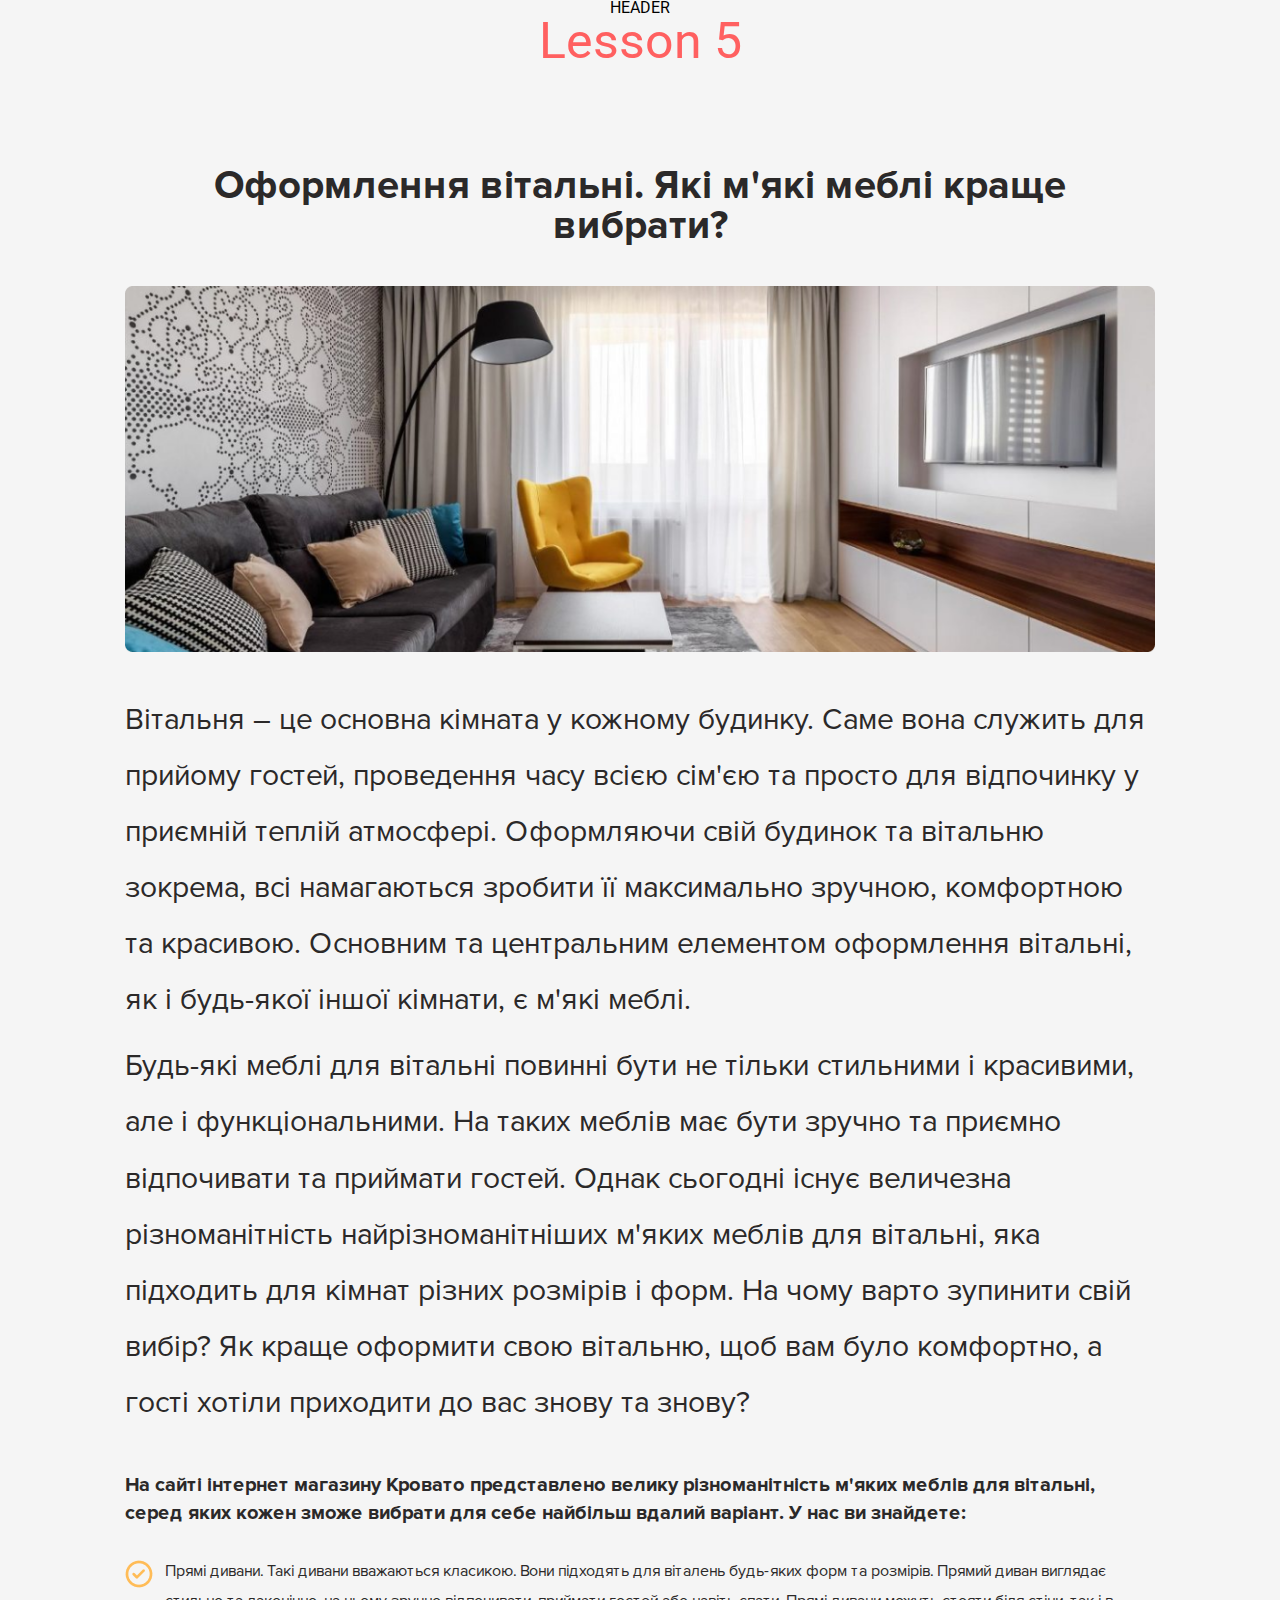
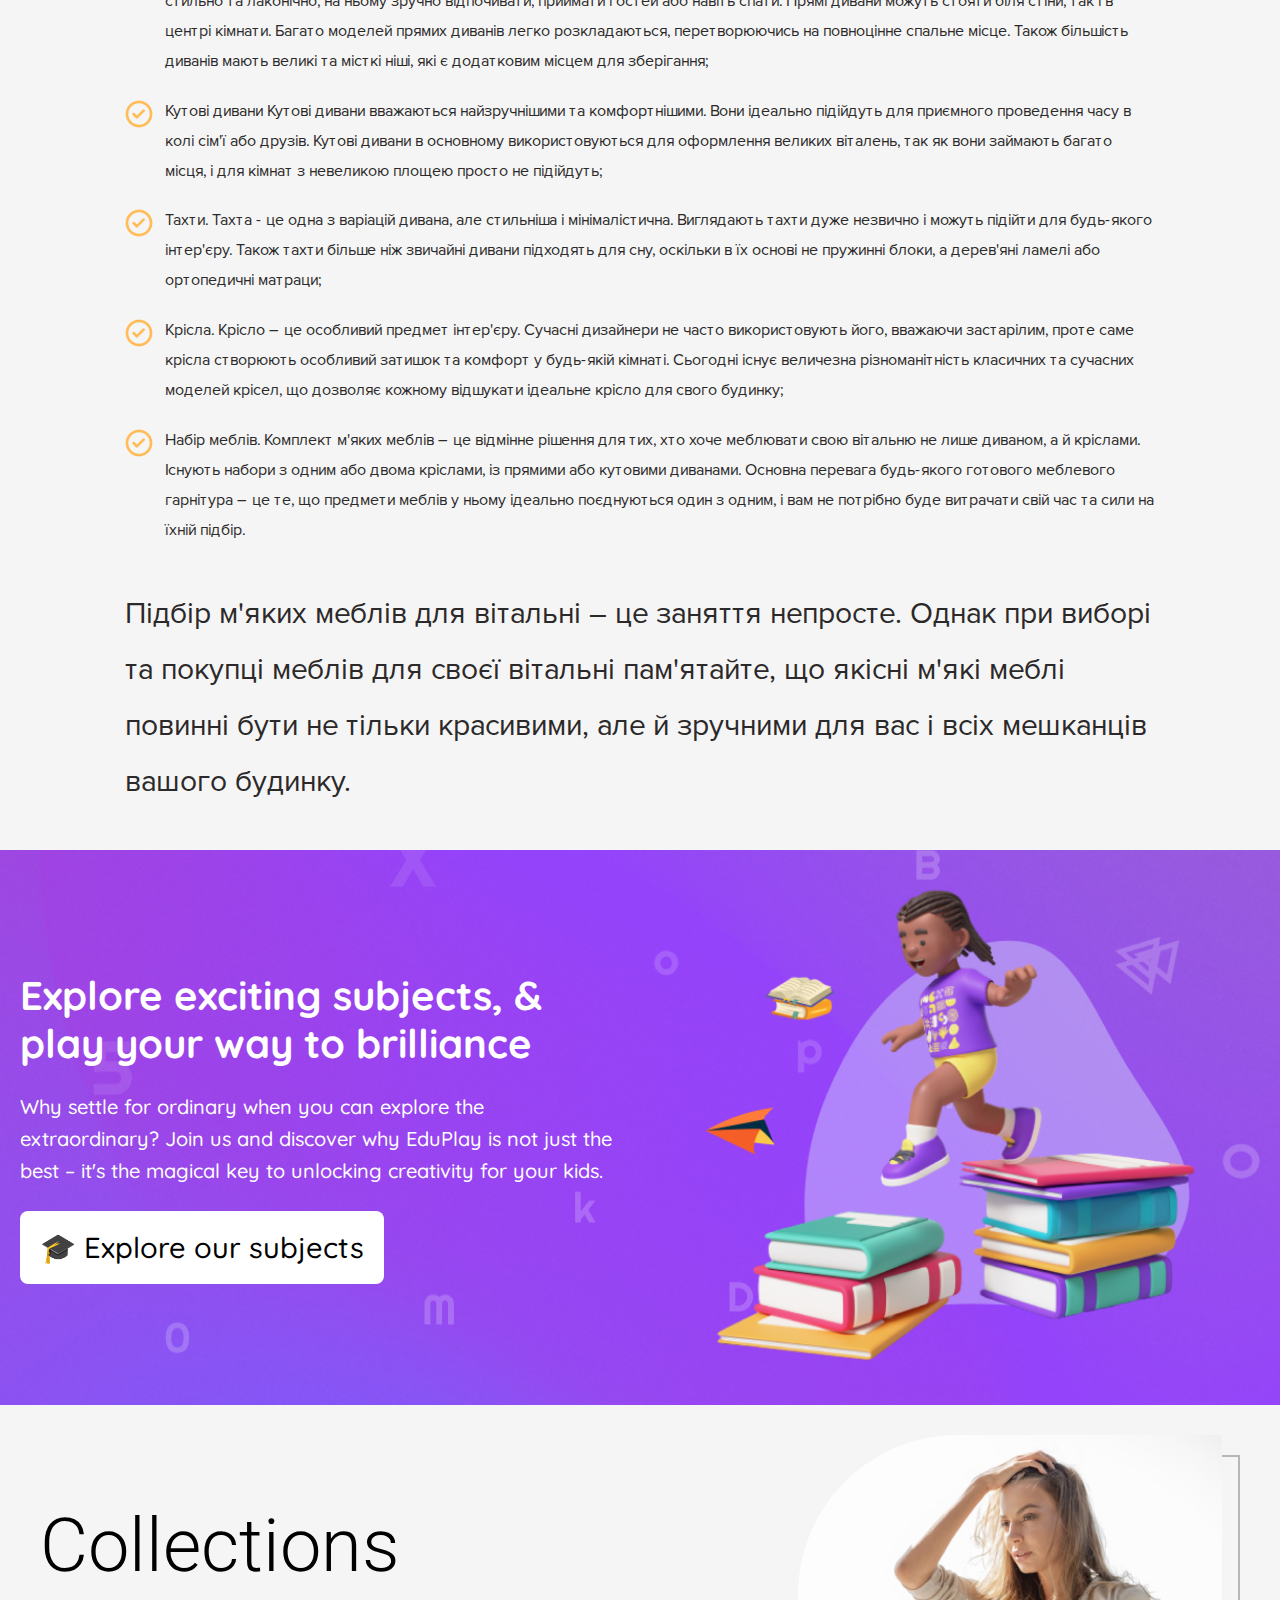
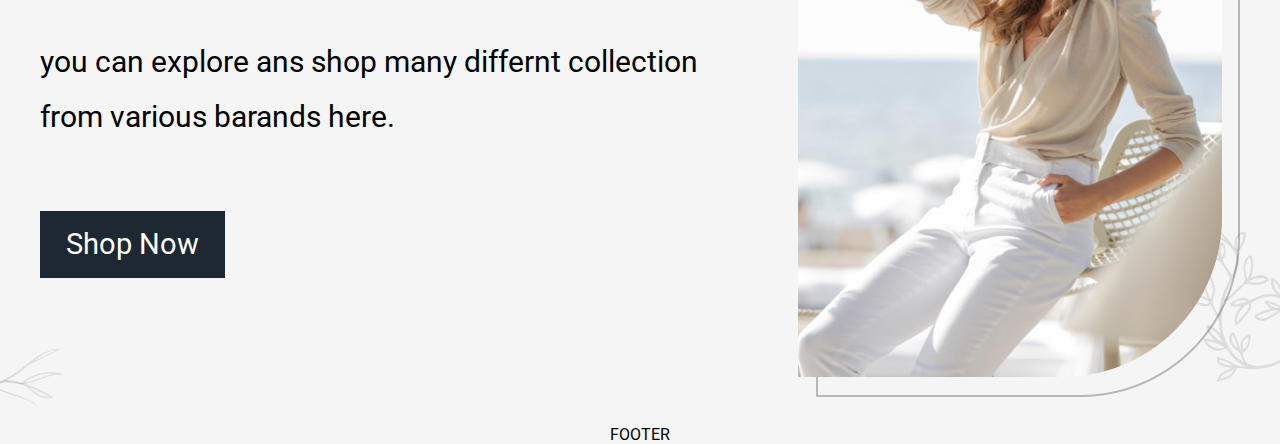
==== lesson_6/index.html @ d2b657cf "Add files via upload" ====
<!DOCTYPE html>
<html lang="zxx">

<head>
  <meta charset="UTF-8">
  <meta name="viewport" content="width=device-width, initial-scale=1.0">
  <link rel="stylesheet" href="css/style.css">
  <title>Lesson 5</title>
</head>

<body>
  <header id="header" class="header"> HEADER</header>
  <main class="page">
    <h1 class="title">Lesson 5</h1>

    <section class="hall">
      <div class="hall-container">
        <h2 class="sub-title">
          Оформлення вітальні. Які м'які меблі краще вибрати?
        </h2>
        <div class="image"><img src="img/hall/img-1.png" alt="hall"></div>
        <div class="text">
          <p>
            Вітальня – це основна кімната у кожному будинку. Саме вона служить для прийому гостей, проведення часу
            всією сім'єю та просто для відпочинку у приємній теплій атмосфері. Оформляючи свій будинок та вітальню
            зокрема, всі намагаються зробити її максимально зручною, комфортною та красивою. Основним та центральним
            елементом оформлення вітальні, як і будь-якої іншої кімнати, є м'які меблі.
          </p>
          <p>
            Будь-які меблі для вітальні повинні бути не тільки стильними і красивими, але і функціональними. На таких
            меблів має бути зручно та приємно відпочивати та приймати гостей. Однак сьогодні існує величезна
            різноманітність найрізноманітніших м'яких меблів для вітальні, яка підходить для кімнат різних розмірів і
            форм. На чому варто зупинити свій вибір? Як краще оформити свою вітальню, щоб вам було комфортно, а гості
            хотіли приходити до вас знову та знову?
          </p>
        </div>
        <h3 class="sub-sub-title">
          На сайті інтернет магазину Кровато представлено велику різноманітність м'яких меблів для вітальні, серед яких
          кожен зможе вибрати для себе найбільш вдалий варіант. У нас ви знайдете:
        </h3>
        <ul class="list">
          <li class="item">
            <p>Прямі дивани. Такі дивани вважаються класикою. Вони підходять для віталень будь-яких форм та розмірів.
              Прямий диван виглядає стильно та лаконічно, на ньому зручно відпочивати, приймати гостей або навіть спати.
              Прямі дивани можуть стояти біля стіни, так і в центрі кімнати. Багато моделей прямих диванів легко
              розкладаються, перетворюючись на повноцінне спальне місце. Також більшість диванів мають великі та місткі
              ніші, які є додатковим місцем для зберігання;</p>
          </li>
          <li class="item">
            <p>Кутові дивани Кутові дивани вважаються найзручнішими та комфортнішими. Вони ідеально підійдуть для
              приємного проведення часу в колі сім'ї або друзів. Кутові дивани в основному використовуються для
              оформлення великих віталень, так як вони займають багато місця, і для кімнат з невеликою площею просто не
              підійдуть;</p>
          </li>
          <li class="item">
            <p>Тахти. Тахта - це одна з варіацій дивана, але стильніша і мінімалістична. Виглядають тахти дуже незвично
              і можуть підійти для будь-якого інтер'єру. Також тахти більше ніж звичайні дивани підходять для сну,
              оскільки в їх основі не пружинні блоки, а дерев'яні ламелі або ортопедичні матраци;</p>
          </li>
          <li class="item">
            <p>Крісла. Крісло – це особливий предмет інтер'єру. Сучасні дизайнери не часто використовують його, вважаючи
              застарілим, проте саме крісла створюють особливий затишок та комфорт у будь-якій кімнаті. Сьогодні існує
              величезна різноманітність класичних та сучасних моделей крісел, що дозволяє кожному відшукати ідеальне
              крісло для свого будинку;</p>
          </li>
          <li class="item">
            <p>Набір меблів. Комплект м'яких меблів – це відмінне рішення для тих, хто хоче меблювати свою вітальню не
              лише диваном, а й кріслами. Існують набори з одним або двома кріслами, із прямими або кутовими диванами.
              Основна перевага будь-якого готового меблевого гарнітура – це те, що предмети меблів у ньому ідеально
              поєднуються один з одним, і вам не потрібно буде витрачати свій час та сили на їхній підбір.</p>
          </li>
        </ul>
        <div class="text">
          <p>
            Підбір м'яких меблів для вітальні – це заняття непросте. Однак при виборі та покупці меблів для своєї
            вітальні пам'ятайте, що якісні м'які меблі повинні бути не тільки красивими, але й зручними для вас і всіх
            мешканців вашого будинку.
          </p>
        </div>
      </div>
    </section>
    <section class="eduplay">
      <div class="eduplay-container">
        <div class="eduplay-content">
          <h2 class="sub-title">
            Explore exciting subjects, & play your way to brilliance
          </h2>
          <div class="text">
            <p>
              Why settle for ordinary when you can explore the extraordinary? Join us and discover why EduPlay is not just
              the best – it's the magical key to unlocking creativity for your kids.
            </p>
          </div>
          <a href="#" class="button">
            🎓 Explore our subjects
          </a>
        </div>
      </div>
    </section>
    <section class="ecommerce">
      <div class="ecommerce-container">
        <div class="ecommerce-content">
          <h2 class="sub-title">
            Collections
          </h2>
          <div class="text">
            <p>
              you can explore ans shop many differnt collection
              from various barands here.
            </p>
          </div>
          <a href="#" class="button">
            Shop Now
          </a>
        </div>
        <div class="ecommerce-image">
          <img src="img/ecommarce/ecommarce.png" alt="Model Woman">
        </div>
      </div>
    </section>
  </main>
  <footer id="footer" class="footer"> FOOTER</footer>
</body>

</html>
---- lesson_6/css/style.css ----
/* //////////////////////////////////////// ШРИФТИ /////////////////////////////////////////////// */
@import url("fonts.css");



/* //////////////////////////////////////// ОБНУЛЕННЯ /////////////////////////////////////////////// */
@import url("reset.css");



body{
    font-family: Roboto, sans-serif;
    background-color: #f5f5f5;
}
header, footer{
  text-align: center;
}
.title {
  font-size: 50px;
  color: #ff6060;
  text-align: center;
  margin-bottom: 100px;
}
.image img{
  max-width: 100%;
}

/* //////////////////////////////////////// FOLLOW BLOCK /////////////////////////////////////////////// */
.hall{
  font-family: 'Proxima Nova Rg';
  color: #2b2929;
}
.hall-container{
  max-width: 1050px;
  padding: 0 10px;
  margin: 0 auto;
}
.hall .sub-title{
  font-size: 40px;
  text-align: center;
  margin-bottom: 40px;
  font-weight: 700;
}
.hall .image{
  text-align: center;
  margin-bottom: 40px;
}

.hall .text{
  line-height: 187.5%; /* 30/16 */
  margin-bottom: 40px;
}
.hall .text p{
  margin-bottom: 10px;
}
.sub-sub-title {
  font-size: 20px;
  line-height: 140%; /* 28/20 */
  margin-bottom: 30px;
  font-weight: 700;
}
.list {
  margin-bottom: 40px;
}
.item {
  line-height: 187.5%; /* 30/16 */
  margin-bottom: 20px;
  padding-left: 40px;
  min-height: 32px;
  background: url("../img/hall/check-list.png") 0 3px no-repeat;

}


/* //////////////////////////////////////// EDUPLAY BLOCK /////////////////////////////////////////////// */

.eduplay {
  font-family: Quicksand, sans-serif;
  background: url("../img/eduplay/alphabet.png") center no-repeat, #914CFF url("../img/eduplay/holographic.png") 0 0 / cover no-repeat;
  color: #fff;
 
}
.eduplay-container {
  max-width: 1240px;
  padding: 121px 0px;
  margin: 0 auto;
  background: url("../img/eduplay/kid.png") right / contain no-repeat;
}
.eduplay-content {
  max-width: 600px;
}
.eduplay .sub-title {
  font-size: 40px;
  font-weight: 700;
  margin-bottom: 24px;
  line-height: 120%; /* 48/40 */
}
.eduplay .text {
  font-size: 20px;
  font-weight: 500;
  margin-bottom: 24px;
  line-height: 160%; /* 32/20 */
}
.eduplay .button {
  background-color: #fff;
  font-weight: 500;
  padding: 14px 20px;
  border-radius: 8px;
  line-height: 156.25%; /* 25/16 */
  color: #000;
}

/* //////////////////////////////////////// ECOMMERCE BLOCK /////////////////////////////////////////////// */


.ecommerce {
  font-family: Roboto, sans-serif;
  background-color: #E3E3E3;
  background: url("../img/ecommarce/pattern.png") bottom / contain no-repeat;
  padding: 30px;
}
.ecommerce-container {
  max-width: 1226px;
  margin: 0 auto;
  overflow: hidden;
  vertical-align: top;
  font-size: 0;
}
.ecommerce-content {
  width: 55.954323%; /* 686/1226 */
  display: inline-block;
  vertical-align: top;
  padding: 74px 10px;
}
.sub-title {
  font-size: 74px;
  font-weight: 300;
  margin-bottom: 52px;
}
.text {
  font-size: 30px;
  font-weight: 400;
  line-height: 183.333333%; /* 55/30 */
  margin-bottom: 66px;
}
.button {
  color: #fff;
  font-size: 29px;
 
  background-color: #1e2832;
  padding: 19px 26px;
}

.ecommerce-image{
  display: inline-block;
  width: 44.045677%;
  text-align: right;
  padding: 0 10px;
}
.ecommerce-image img{
  max-width: 100%;
}
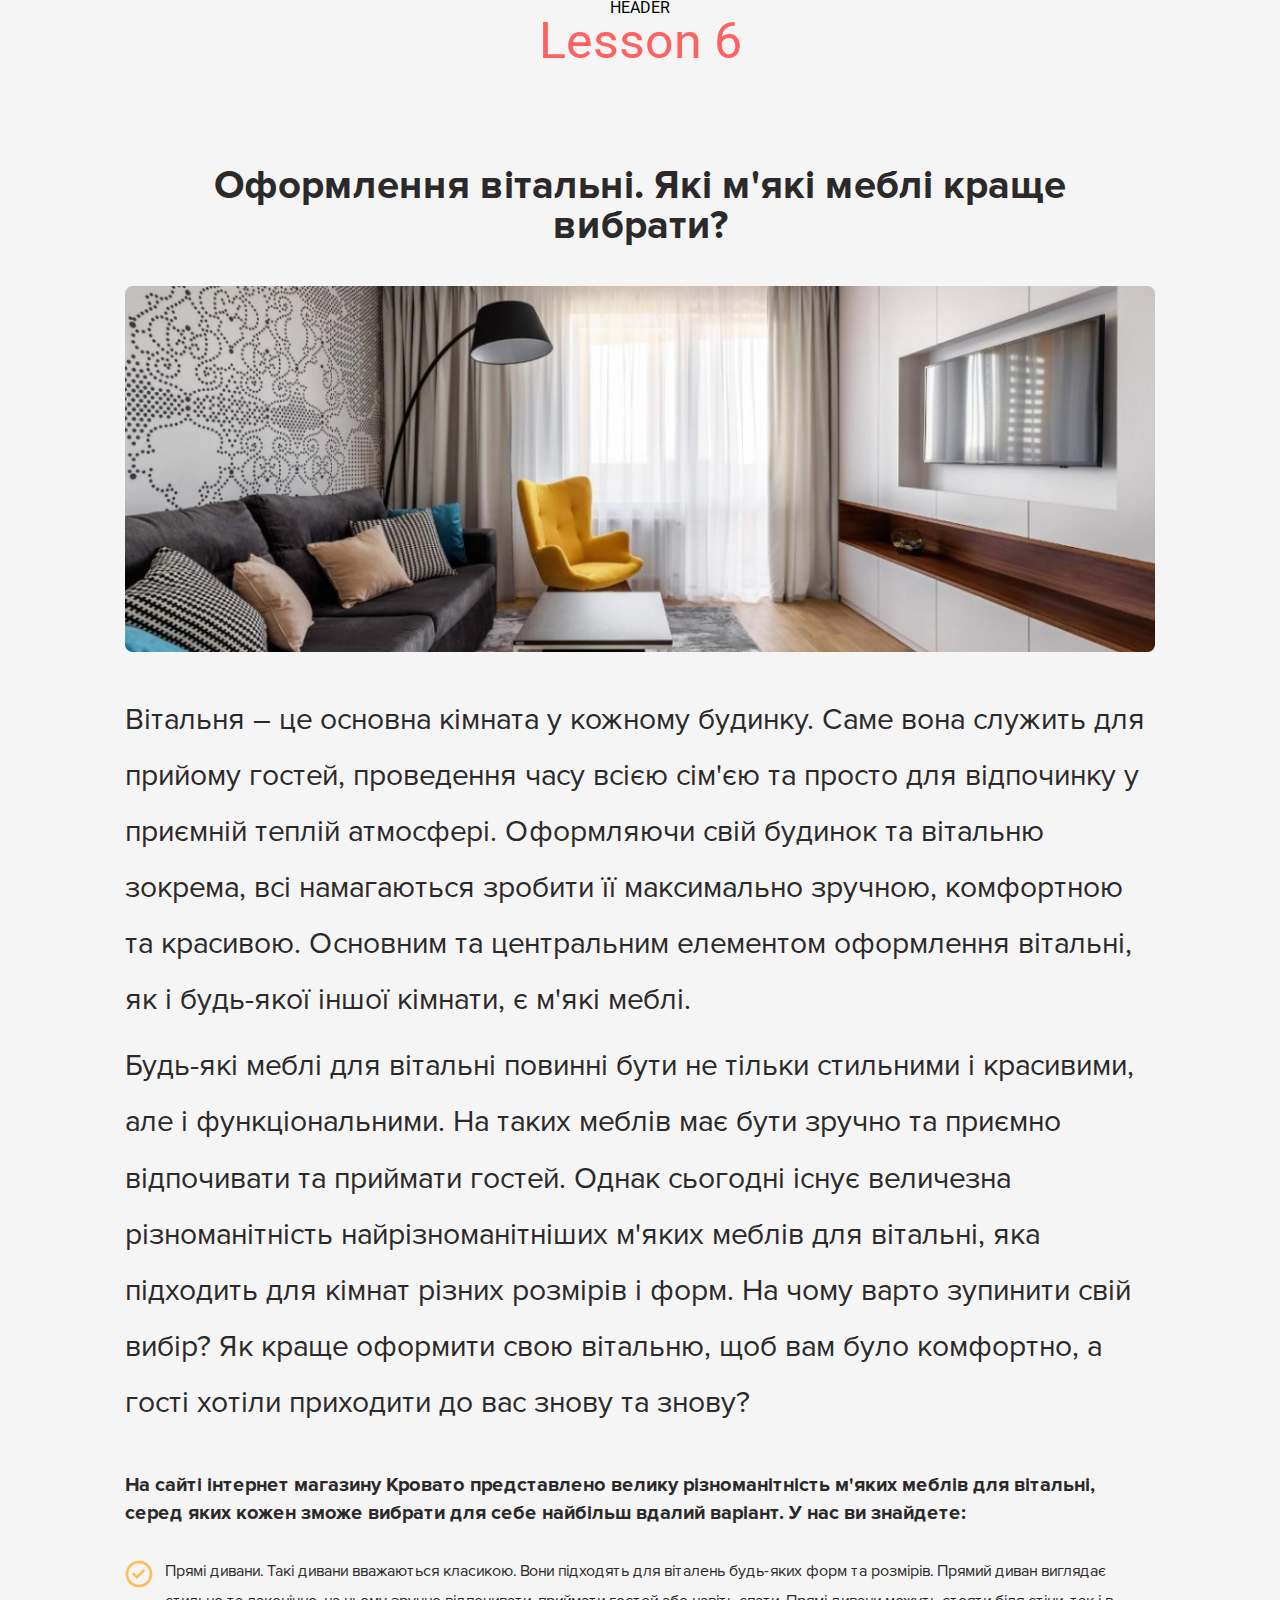
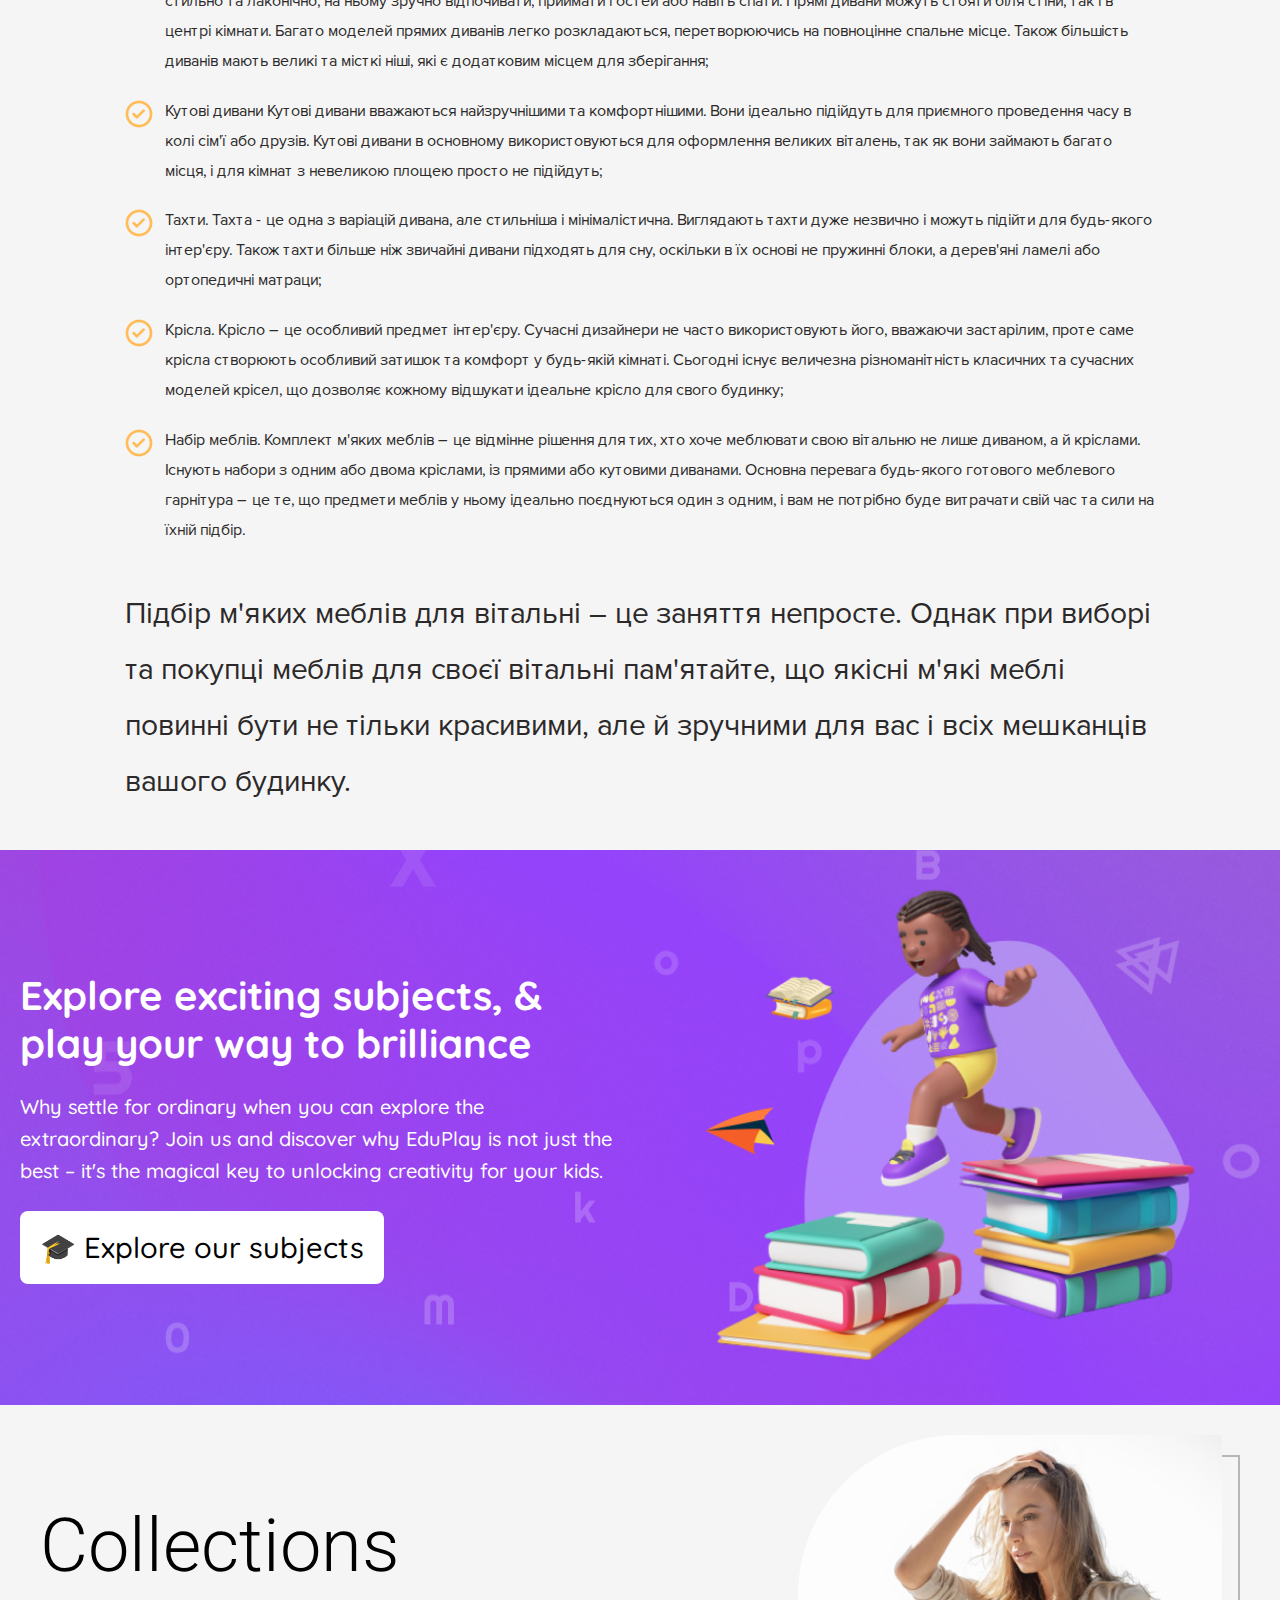
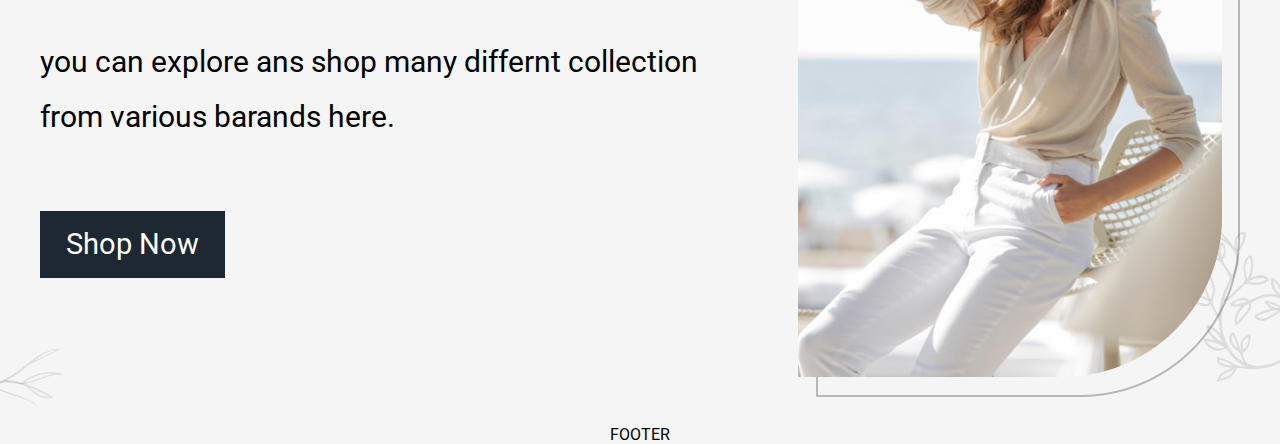
==== commit b9ab0c6a: "Update index.html" ====
--- a/lesson_6/index.html
+++ b/lesson_6/index.html
@@ -5,13 +5,13 @@
   <meta charset="UTF-8">
   <meta name="viewport" content="width=device-width, initial-scale=1.0">
   <link rel="stylesheet" href="css/style.css">
-  <title>Lesson 5</title>
+  <title>Lesson 6</title>
 </head>
 
 <body>
   <header id="header" class="header"> HEADER</header>
   <main class="page">
-    <h1 class="title">Lesson 5</h1>
+    <h1 class="title">Lesson 6</h1>
 
     <section class="hall">
       <div class="hall-container">
@@ -122,4 +122,4 @@
   <footer id="footer" class="footer"> FOOTER</footer>
 </body>
 
-</html>+</html>
